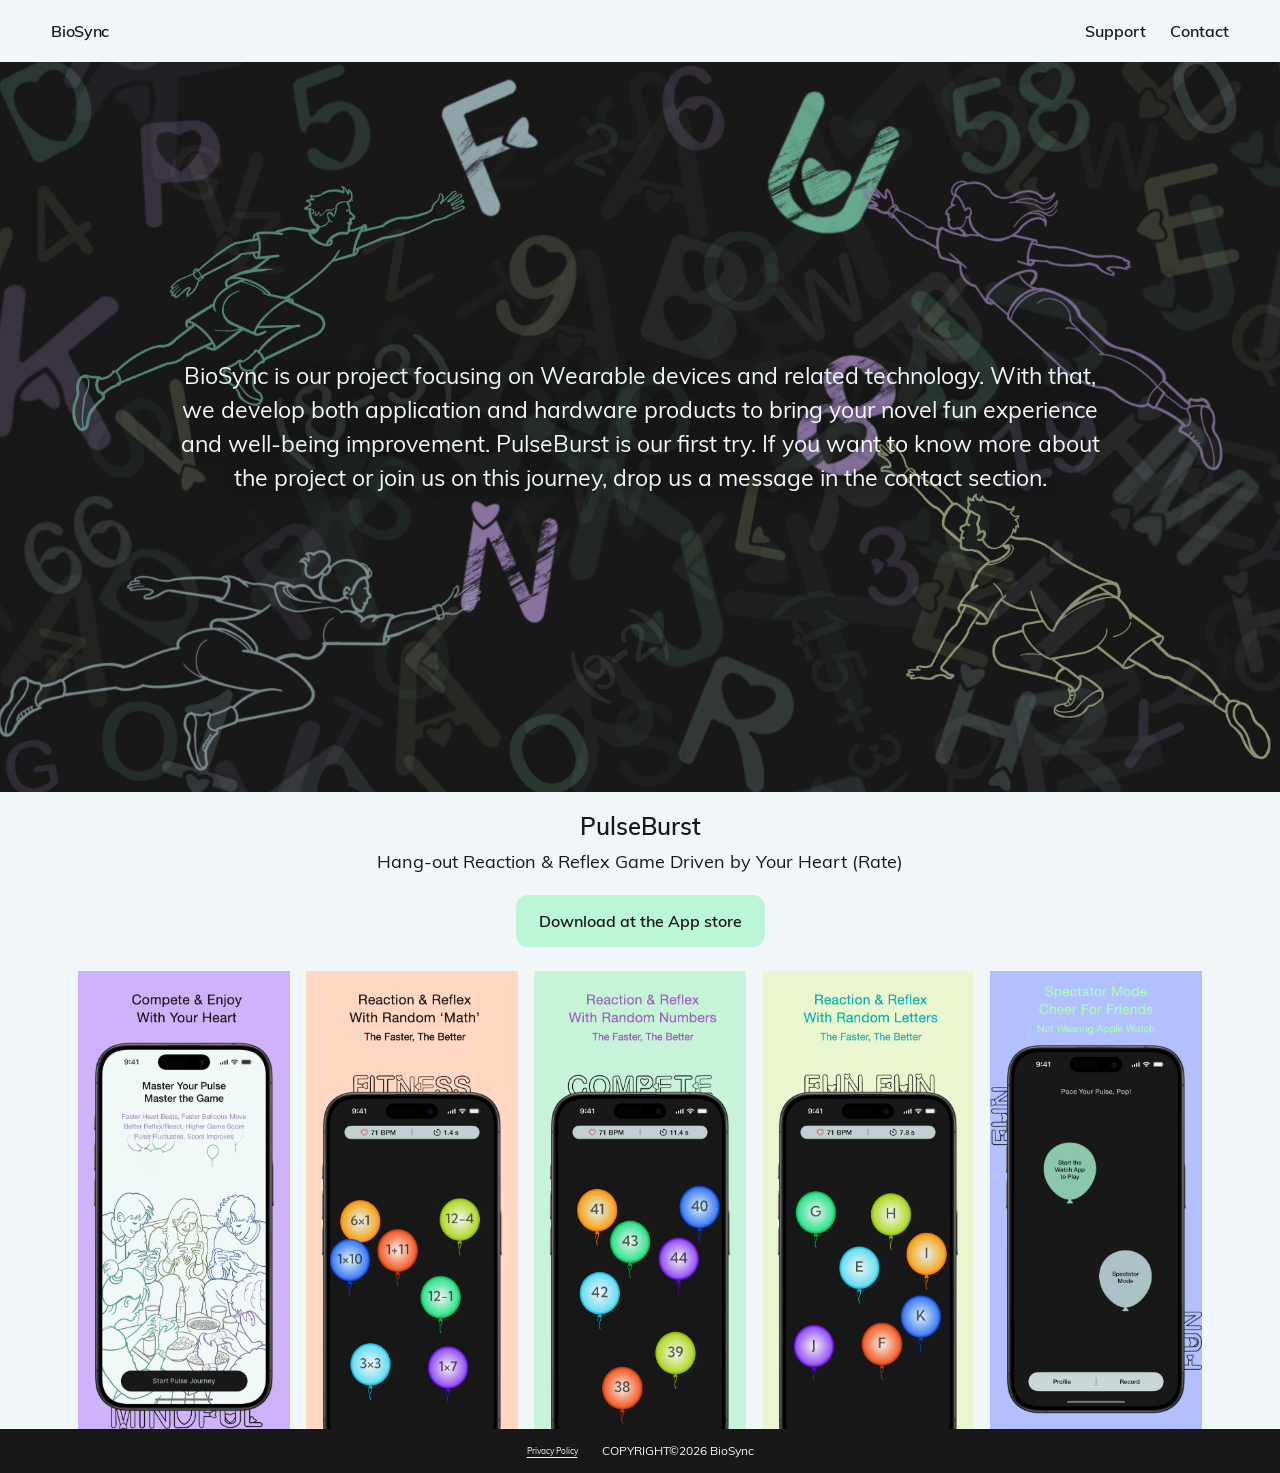
==== index.html @ d95209ff "First Commit for PulseBurst Website" ====
<!doctype html>
<html lang="en">
<head>
  <meta charset="utf-8">
  <meta name="viewport" content="width=device-width, initial-scale=1">
  <meta name="theme-color" content="#F1F7F8">
  <meta name="description" content="PulseBurst is a heart-rate-powered reaction and reflex game from BioSync.">
  <title>PulseBurst — BioSync</title>
  <link rel="stylesheet" href="design-system.css">
  <link rel="stylesheet" href="site.css">
</head>
<body>
  <header class="site-header row">
    <a class="brand" href="#top">BioSync</a>
    <nav class="nav row gap-lg" aria-label="Main navigation">
      <a href="Support.html">Support</a>
      <a href="Contact.html">Contact</a>
    </nav>
  </header>

  <main id="top">
    <section class="hero stack" aria-label="About BioSync">
      <p class="hero-copy">BioSync is our project focusing on Wearable devices and related technology. With that, we develop both application and hardware products to bring your novel fun experience and well-being improvement. PulseBurst is our first try. If you want to know more about the project or join us on this journey, drop us a message in the contact section.</p>
    </section>

    <section class="product stack" id="screenshots" aria-labelledby="product-title">
      <h1 id="product-title">PulseBurst</h1>
      <p class="tagline">Hang-out Reaction &amp; Reflex Game Driven by Your Heart (Rate)</p>
      <a class="btn-primary download" href="#screenshots">Download at the App store</a>
      <div class="gallery row gap-md" aria-label="PulseBurst app features">
        <img src="Images/Number1.jpeg" alt="Compete and enjoy with your heart: PulseBurst home screen and friends playing together" loading="lazy">
        <img src="Images/Number5.jpeg" alt="PulseBurst speed mode, where your pulse impacts game speed" loading="lazy">
        <img src="Images/Number3.jpeg" alt="Reaction and reflex game with random numbers" loading="lazy">
        <img src="Images/Number4.jpeg" alt="Reaction and reflex game with random letters" loading="lazy">
        <img src="Images/Number7.jpeg" alt="Play solo or create and join a PulseBurst group" loading="lazy">
      </div>
    </section>
  </main>
  <footer class="site-footer"><a href="Privacy.html">Privacy Policy</a><span>COPYRIGHT©2026 BioSync</span></footer>
</body>
</html>
---- design-system.css ----
/* design-system.css */
:root {
  /* 🎨 Color Tokens (from Figma) */
  --color-primary: #D5B2FF;
  --color-secondary: #BBF6D7;
  --color-bg-main: #F1F7F8;
  --color-bg-secondary: #181818; 
  --color-bg-card: #F1F7F8; 
  --color-text-dark: #181818;
  --color-text-light: #F1F7F8;
  --color-button-normal: #BBF6D7;

  /* 📏 Spacing Scale (Figma Auto-Layout Padding/Gap) */
  --space-xs: 4px;
  --space-sm: 8px;
  --space-md: 16px;
  --space-lg: 24px;
  --space-xl: 32px;

  /* 🔤 Typography (Figma Text Styles) */
  --font-main: 'Muli', Bembo Book MT Pro;
  --text-h1: 700 24px/1.5 var(--font-main);
  --text-h2: 400 18px/1.5 var(--font-main);
  --text-body: 600 16px/1.5 var(--font-main);
  --text-small: 400 12px/1.5 var(--font-main);

  /* ✨ Surface Tokens */
  --radius-sm: 12px;
  --radius-md: 15px;
  --radius-lg: 25px;
  --shadow-sm: 0 1px 3px rgba(0,0,0,0.1);
  --shadow-md: 0 4px 6px rgba(0,0,0,0.05);
}
/* Layout Primitives (Emulating Figma Auto-Layout) */
.stack {
  display: flex;
  flex-direction: column;
}
.row {
  display: flex;
  flex-direction: row;
  align-items: center;
}
.gap-sm { gap: var(--space-sm); }
.gap-md { gap: var(--space-md); }
.gap-lg { gap: var(--space-lg); }

/* Component Primitives */
.card-base {
  background: var(--color-bg-card);
  border-radius: var(--radius-md);
  padding: var(--space-lg);
  box-shadow: var(--shadow-md);
}

.btn-primary {
  background: var(--color-button-normal);
  color: #181818;
  padding: var(--space-sm) var(--space-md);
  border-radius: var(--radius-sm);
  font: var(--text-small);
  font-weight: 600;
  border: none;
  cursor: pointer;
}
---- site.css ----
@font-face {
  font-family: Muli;
  src: url("fonts/Muli-Regular.ttf") format("truetype");
  font-weight: 400;
  font-display: swap;
}
@font-face {
  font-family: Muli;
  src: url("fonts/Muli-SemiBold.ttf") format("truetype");
  font-weight: 600;
  font-display: swap;
}
@font-face {
  font-family: Bembo;
  src: url("fonts/BemboBookMTPro-Regular.otf") format("opentype");
  font-weight: 400;
  font-display: swap;
}
@font-face {
  font-family: Bembo;
  src: url("fonts/BemboBookMTPro-Bold.otf") format("opentype");
  font-weight: 700;
  font-display: swap;
}

:root {
  --font-main: Muli, Arial, sans-serif;
  --font-serif: Bembo, Georgia, serif;
}

* { box-sizing: border-box; }
html { scroll-behavior: smooth; }
body {
  margin: 0;
  color: var(--color-text-dark);
  background: var(--color-bg-main);
  font-family: var(--font-main);
}
a { color: inherit; }
.site-header {
  min-height: 62px;
  justify-content: space-between;
  padding: 0 clamp(24px, 4vw, 64px);
  background: var(--color-bg-main);
}
.brand, .nav a {
  color: inherit;
  font-size: 16px;
  font-weight: 600;
  text-decoration: none;
}
.brand { letter-spacing: -.02em; }
.nav a:hover { color: var(--color-primary); }
.hero {
  min-height: min(57vw, 856px);
  justify-content: center;
  align-items: center;
  padding: 32px 24px;
  background-color: var(--color-bg-secondary);
  background-image: linear-gradient(rgba(24, 24, 24, .18), rgba(24, 24, 24, .18)), url("Images/PosterDesign.jpg");
  background-position: center;
  background-size: cover;
}
.hero-copy {
  max-width: 920px;
  margin: 0;
  color: var(--color-text-light);
  font-size: clamp(16px, 1.8vw, 24px);
  font-weight: 400;
  line-height: 1.48;
  text-align: center;
  text-shadow: 0 1px 12px rgba(24, 24, 24, .65);
}
.product {
  align-items: center;
  padding: 16px clamp(20px, 4.7vw, 72px) 0;
  overflow: hidden;
  text-align: center;
}
.product h1 {
  margin: 0;
  font: var(--text-h1);
}
.tagline {
  margin: 4px 0 20px;
  font: var(--text-h2);
}
.download {
  display: inline-flex;
  align-items: center;
  justify-content: center;
  min-height: 52px;
  margin-bottom: 24px;
  padding: 10px 23px;
  border-radius: var(--radius-sm);
  font: var(--text-body);
  text-decoration: none;
  transition: transform .18s ease, box-shadow .18s ease;
}
.download:hover {
  transform: translateY(-2px);
  box-shadow: var(--shadow-md);
}
.gallery {
  width: 100%;
  align-items: flex-start;
  justify-content: center;
  flex-wrap: wrap;
}
.gallery img {
  display: block;
  flex: 1 1 calc(20% - 20px);
  min-width: 0;
  max-width: calc(20% - 20px);
  height: auto;
}
.site-footer {
  display: flex;
  min-height: 44px;
  align-items: center;
  justify-content: center;
  padding: 10px 20px;
  color: var(--color-text-light);
  background: var(--color-bg-secondary);
  font: var(--text-small);
  text-align: center;
}
.site-footer a { color:inherit; margin-right:24px; text-underline-offset:3px; font-size:.7em; }
@media (max-width: 720px) {
  .site-header { min-height: 58px; padding: 0 20px; }
  .brand, .nav a { font-size: 14px; }
  .brand, .nav a { display: inline-flex; min-height: 44px; align-items: center; }
  .nav { gap: 20px; }
  .hero { min-height: 68vh; padding: 24px; }
  .hero-copy { font-size: clamp(16px, 4vw, 24px); }
  .product { padding: 18px 18px 0; }
  .product h1 { font-size: 24px; }
  .tagline { max-width: 470px; margin: 5px 0 17px; }
  .download { margin-bottom: 20px; }
  .gallery { gap: 14px; }
  .gallery img { flex-basis: calc(50% - 7px); max-width: calc(50% - 7px); }
}
@media (prefers-reduced-motion: reduce) {
  html { scroll-behavior: auto; }
  *, *::before, *::after { transition-duration: .01ms !important; }
}
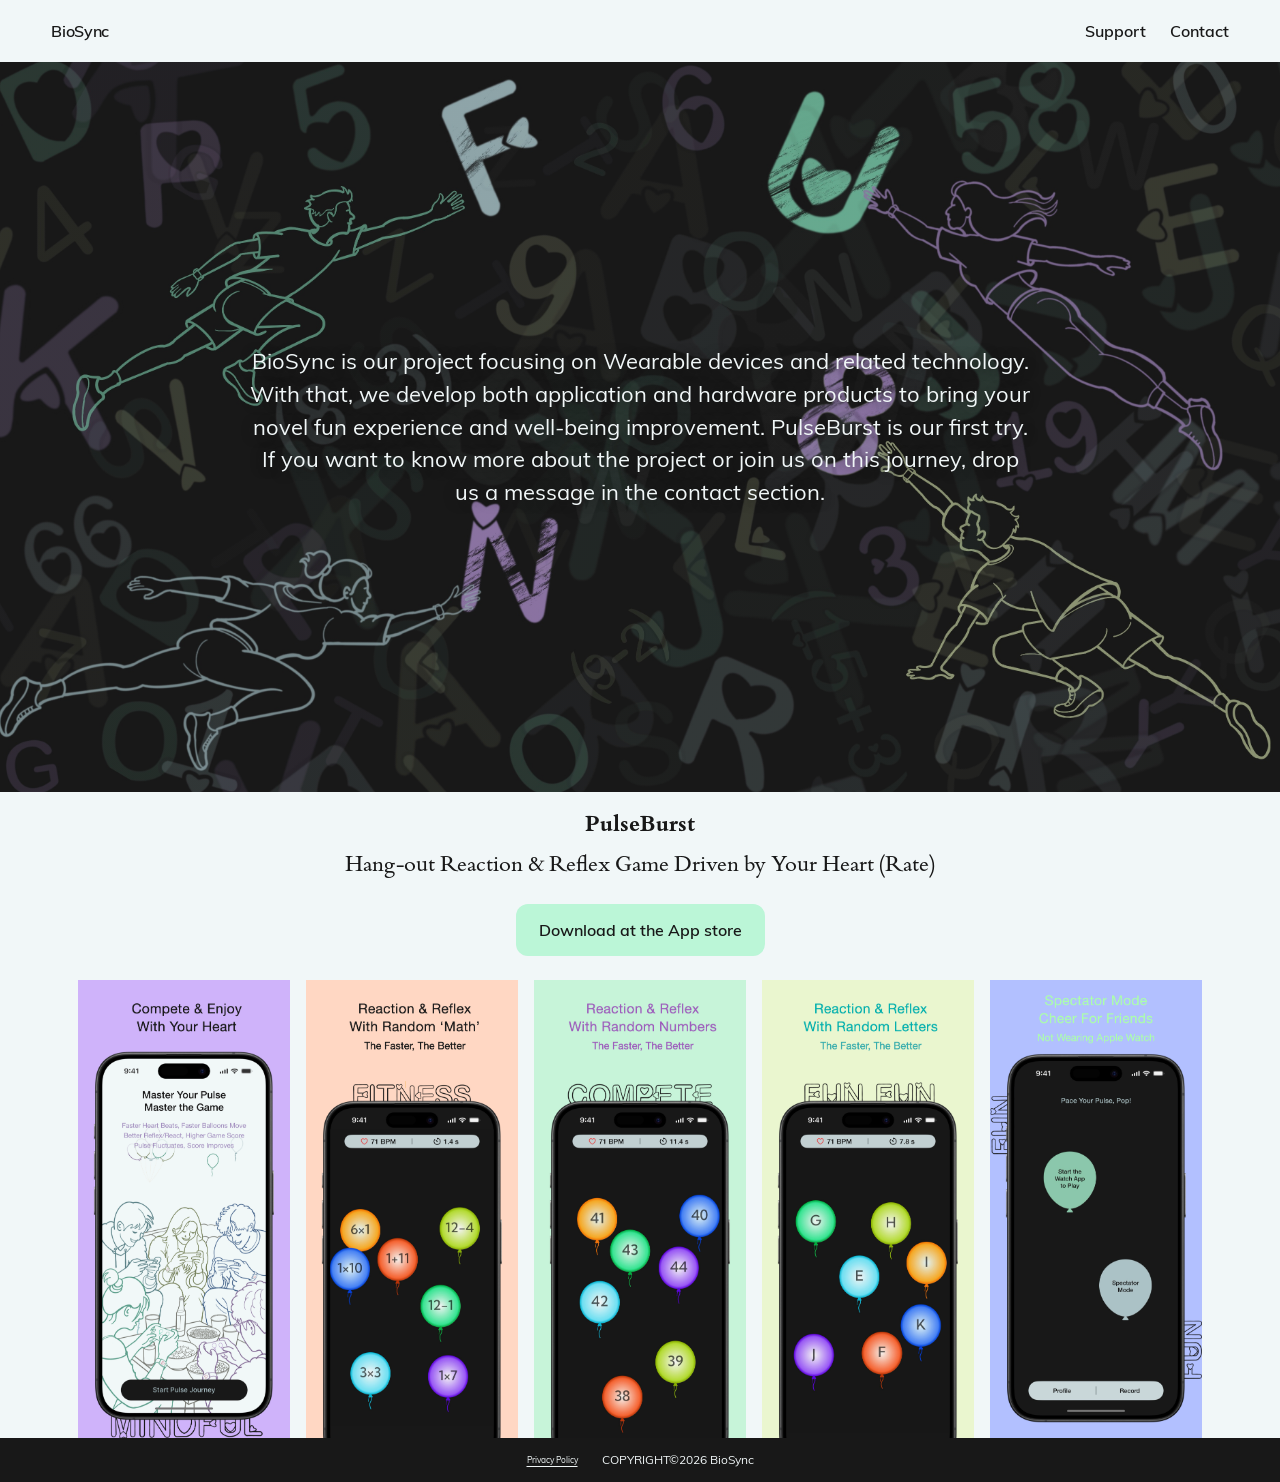
==== commit f5f6a1cc: "Font detail refinement" ====
--- a/index.html
+++ b/index.html
@@ -20,7 +20,7 @@
 
   <main id="top">
     <section class="hero stack" aria-label="About BioSync">
-      <p class="hero-copy">BioSync is our project focusing on Wearable devices and related technology. With that, we develop both application and hardware products to bring your novel fun experience and well-being improvement. PulseBurst is our first try. If you want to know more about the project or join us on this journey, drop us a message in the contact section.</p>
+      <p class="hero-copy">BioSync is our project focusing on Wearable devices and related technology. With that, we develop both application and hardware products to bring your novel fun experience and well-being improvement. PulseBurst is our first try.<br>If you want to know more about the project or join us on this journey, drop us a message in the contact section.</p>
     </section>
 
     <section class="product stack" id="screenshots" aria-labelledby="product-title">
--- a/site.css
+++ b/site.css
@@ -62,10 +62,10 @@
   background-size: cover;
 }
 .hero-copy {
-  max-width: 920px;
+  max-width: 782px;
   margin: 0;
   color: var(--color-text-light);
-  font-size: clamp(16px, 1.8vw, 24px);
+  font-size: clamp(16px, 1.8vw, 22px);
   font-weight: 400;
   line-height: 1.48;
   text-align: center;
@@ -79,11 +79,11 @@
 }
 .product h1 {
   margin: 0;
-  font: var(--text-h1);
+  font: 700 24px/1.5 var(--font-serif);
 }
 .tagline {
   margin: 4px 0 20px;
-  font: var(--text-h2);
+  font: 400 24px/1.5 var(--font-serif);
 }
 .download {
   display: inline-flex;
@@ -132,7 +132,7 @@
   .brand, .nav a { display: inline-flex; min-height: 44px; align-items: center; }
   .nav { gap: 20px; }
   .hero { min-height: 68vh; padding: 24px; }
-  .hero-copy { font-size: clamp(16px, 4vw, 24px); }
+  .hero-copy { font-size: clamp(16px, 4vw, 20px); }
   .product { padding: 18px 18px 0; }
   .product h1 { font-size: 24px; }
   .tagline { max-width: 470px; margin: 5px 0 17px; }
